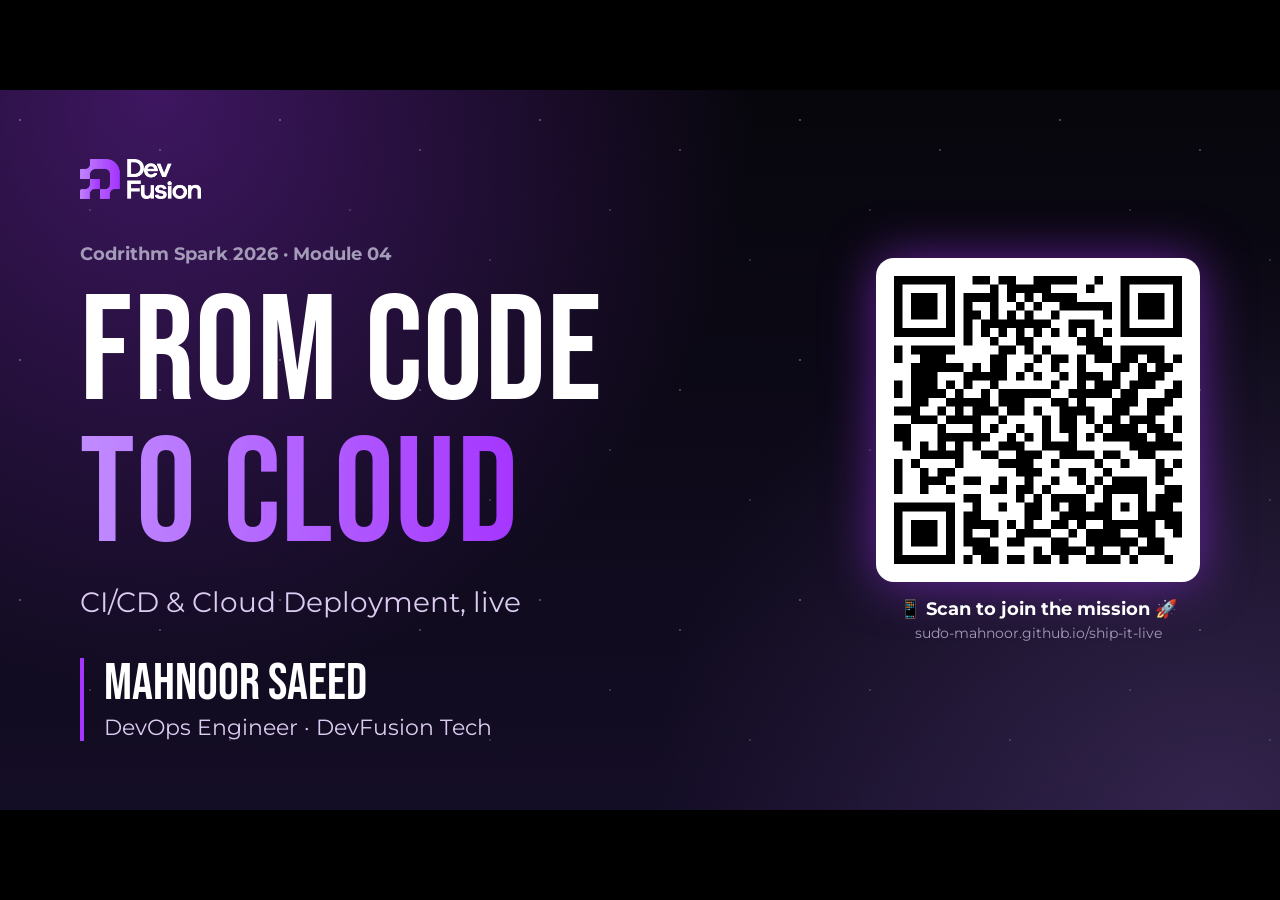
==== site/slides/index.html @ f16fb397 "Add HTML slide deck and PDF backup Seven slides in the site's brand style: title with join QR, the p" ====
<!DOCTYPE html>
<html lang="en">
<head>
  <meta charset="utf-8">
  <meta name="viewport" content="width=device-width, initial-scale=1">
  <title>From Code to Cloud · Mahnoor Saeed</title>
  <link rel="icon" href="../assets/monogram.png">
  <link rel="preconnect" href="https://fonts.googleapis.com">
  <link rel="preconnect" href="https://fonts.gstatic.com" crossorigin>
  <link rel="stylesheet" href="https://fonts.googleapis.com/css2?family=Bebas+Neue&family=Montserrat:wght@500;700&display=swap">
  <style>
    /* DevFusion brand: devfusion-branding/DESIGN.md */
    :root {
      --dark: #0c0a12;
      --violet: #a535ff;
      --lilac: #c08cff;
      --lavender: #dcccf1;
      --muted: #a49bb8;
      --red: #f87171;
      --green: #4ade80;
      --amber: #fbbf24;
    }

    * { box-sizing: border-box; margin: 0; padding: 0; }

    html, body { height: 100%; background: #000; }

    body {
      font-family: "Montserrat", system-ui, sans-serif;
      color: #fff;
      overflow: hidden;
    }

    /* Every slide is a fixed 1280x720 canvas, scaled to fit the screen */
    .deck {
      position: absolute;
      top: 50%;
      left: 50%;
      width: 1280px;
      height: 720px;
      transform-origin: center;
    }

    .slide {
      position: absolute;
      top: 0;
      left: 0;
      width: 1280px;
      height: 720px;
      padding: 64px 80px;
      overflow: hidden;
      background:
        radial-gradient(circle at 12% 0%, rgba(165, 53, 255, 0.35), transparent 45%),
        radial-gradient(circle at 95% 100%, rgba(192, 140, 255, 0.18), transparent 40%),
        linear-gradient(180deg, #07060c, #140d26);
      opacity: 0;
      visibility: hidden;
      transition: opacity 0.5s;
    }

    .slide.active { opacity: 1; visibility: visible; }

    /* Stars */
    .slide::before {
      content: "";
      position: absolute;
      top: 0;
      right: 0;
      bottom: 0;
      left: 0;
      background-image:
        radial-gradient(1.5px 1.5px at 20px 30px, #fff, transparent),
        radial-gradient(1px 1px at 90px 120px, #fff, transparent),
        radial-gradient(1.5px 1.5px at 160px 60px, #dcccf1, transparent),
        radial-gradient(1px 1px at 230px 170px, #fff, transparent);
      background-size: 260px 240px;
      opacity: 0.5;
      pointer-events: none;
    }

    .slide > * { position: relative; }

    /* Things that rise in when a slide appears */
    .rise { opacity: 0; transform: translateY(24px); transition: opacity 0.6s, transform 0.6s; }
    .active .rise { opacity: 1; transform: none; }
    .active .d1 { transition-delay: 0.15s; }
    .active .d2 { transition-delay: 0.3s; }
    .active .d3 { transition-delay: 0.45s; }
    .active .d4 { transition-delay: 0.6s; }
    .active .d5 { transition-delay: 0.75s; }

    .logo { height: 40px; }
    .corner { position: absolute; top: 40px; right: 56px; }
    .page { position: absolute; right: 56px; bottom: 32px; font-size: 14px; color: var(--muted); }

    .kicker { font-size: 18px; font-weight: 700; letter-spacing: 0.14em; text-transform: uppercase; color: var(--lilac); }
    h1, h2, .big { font-family: "Bebas Neue", Impact, sans-serif; font-weight: 400; line-height: 0.95; letter-spacing: 0.01em; }
    h1 { font-size: 150px; }
    h2 { font-size: 92px; }
    .grad { background: linear-gradient(90deg, var(--lilac), var(--violet)); -webkit-background-clip: text; background-clip: text; color: transparent; }
    .lead { font-size: 28px; line-height: 1.45; color: var(--lavender); }

    .qr {
      display: inline-block;
      padding: 12px;
      border-radius: 18px;
      background: #fff;
      box-shadow: 0 0 50px rgba(165, 53, 255, 0.55);
    }
    .qr img { display: block; }
    .qr-label { margin-top: 12px; font-size: 18px; font-weight: 700; text-align: center; }
    .qr-url { margin-top: 4px; font-size: 14px; text-align: center; color: var(--muted); }

    /* Slide 1: title */
    .s-title { display: flex; align-items: center; justify-content: space-between; }
    .s-title .speaker { margin-top: 36px; padding-left: 20px; border-left: 4px solid var(--violet); }
    .s-title .name { font-family: "Bebas Neue", Impact, sans-serif; font-size: 52px; line-height: 1; }
    .s-title .role { margin-top: 4px; font-size: 22px; color: var(--lavender); }
    .event { margin-bottom: 18px; font-size: 18px; font-weight: 700; color: var(--muted); }

    /* Slide 2: works on my laptop */
    .pain { margin-top: 44px; display: flex; }
    .pain div + div { margin-left: 22px; }
    .pain div {
      flex: 1;
      padding: 26px;
      border-radius: 20px;
      background: rgba(248, 113, 113, 0.08);
      border: 1px solid rgba(248, 113, 113, 0.35);
      font-size: 24px;
      line-height: 1.35;
    }
    .pain .emoji { display: block; margin-bottom: 12px; font-size: 44px; }
    .cue { margin-top: 40px; font-size: 26px; font-weight: 700; color: var(--lilac); }

    /* Slide 3: the pipeline */
    .flow { margin-top: 56px; display: flex; align-items: center; }
    .step {
      flex: 1;
      padding: 26px 10px;
      border-radius: 20px;
      text-align: center;
      background: rgba(255, 255, 255, 0.05);
      border: 3px solid rgba(255, 255, 255, 0.15);
    }
    .step .icon { font-size: 46px; }
    .step .label { margin-top: 8px; font-family: "Bebas Neue", Impact, sans-serif; font-size: 40px; }
    .step.cloud { border-color: var(--violet); background: rgba(165, 53, 255, 0.18); }
    .flow .arrow { margin: 0 12px; font-size: 40px; color: var(--muted); }
    .active .step { animation: light 0.5s ease-out both; }
    .active .step:nth-child(1) { animation-delay: 0.4s; }
    .active .step:nth-child(3) { animation-delay: 0.9s; }
    .active .step:nth-child(5) { animation-delay: 1.4s; }
    .active .step:nth-child(7) { animation-delay: 1.9s; }
    .active .step:nth-child(9) { animation-delay: 2.4s; }
    .defs { margin-top: 44px; display: flex; }
    .defs div + div { margin-left: 22px; }
    .defs div { flex: 1; padding: 24px 28px; border-radius: 20px; background: rgba(255, 255, 255, 0.05); font-size: 24px; line-height: 1.4; }
    .defs b { display: block; margin-bottom: 6px; font-family: "Bebas Neue", Impact, sans-serif; font-size: 40px; font-weight: 400; color: var(--lilac); }
    .rule { margin-top: 30px; font-size: 26px; font-weight: 700; text-align: center; }

    /* Slide 4: spot the secret */
    .snips { margin-top: 40px; display: flex; }
    .snip + .snip { margin-left: 22px; }
    .snip { flex: 1; border-radius: 18px; overflow: hidden; background: #110d1c; border: 3px solid rgba(255, 255, 255, 0.12); transition: all 0.4s; }
    .snip .tag { padding: 12px 20px; font-family: "Bebas Neue", Impact, sans-serif; font-size: 34px; background: rgba(255, 255, 255, 0.06); }
    .snip pre { padding: 20px; font-family: ui-monospace, Menlo, Consolas, monospace; font-size: 19px; line-height: 1.6; color: var(--lavender); white-space: pre-wrap; }
    .snip .k { color: var(--lilac); }
    .snip .s { color: #86efac; }
    .revealed .snip { opacity: 0.4; }
    .revealed .snip.leak { opacity: 1; border-color: var(--red); box-shadow: 0 0 50px rgba(248, 113, 113, 0.5); transform: scale(1.04); }
    .answer { margin-top: 34px; font-size: 26px; line-height: 1.45; text-align: center; opacity: 0; transition: opacity 0.4s; }
    .revealed .answer { opacity: 1; }
    .answer b { color: var(--green); }

    /* Slide 5: takeaways */
    .takeaways { margin-top: 40px; display: flex; flex-wrap: wrap; justify-content: space-between; }
    .takeaways div { width: calc(50% - 10px); margin-bottom: 20px; display: flex; align-items: center; padding: 24px 28px; border-radius: 20px; background: rgba(255, 255, 255, 0.05); font-size: 27px; font-weight: 700; line-height: 1.3; }
    .takeaways span { flex: none; margin-right: 22px; font-family: "Bebas Neue", Impact, sans-serif; font-size: 64px; font-weight: 400; line-height: 1; }
    .motto { margin-top: 44px; font-family: "Bebas Neue", Impact, sans-serif; font-size: 66px; line-height: 1; text-align: center; }

    /* Slide 6: thank you */
    .s-thanks { display: flex; flex-direction: column; }
    .thanks-row { margin-top: 34px; display: flex; align-items: flex-end; justify-content: space-between; }
    .thanks-person .name { font-family: "Bebas Neue", Impact, sans-serif; font-size: 72px; line-height: 1; }
    .thanks-person .role { margin-top: 6px; font-size: 24px; color: var(--lavender); }
    .thanks-person .brand { margin-top: 34px; padding-top: 24px; border-top: 1px solid rgba(255, 255, 255, 0.15); }
    .thanks-person .brand p { margin-top: 10px; font-family: "Bebas Neue", Impact, sans-serif; font-size: 36px; }
    .thanks-person .brand a { color: var(--lilac); font-weight: 700; font-size: 22px; text-decoration: none; }
    .qrs { display: flex; }
    .qrs > div + div { margin-left: 34px; }

    /* Slide 7: plan B */
    .s-backup { text-align: center; }
    .s-backup video { margin: 30px auto 0; display: block; width: 880px; height: 495px; border-radius: 18px; background: #110d1c; border: 2px solid rgba(192, 140, 255, 0.4); }

    @keyframes light {
      0% { border-color: rgba(255, 255, 255, 0.15); transform: scale(1); }
      50% { transform: scale(1.08); }
      100% { border-color: var(--green); background: rgba(74, 222, 128, 0.12); transform: scale(1); }
    }

    /* Print mode (?print): every slide on its own page, for the PDF */
    body.print { overflow: visible; background: #07060c; }
    .print .deck { position: static; transform: none !important; }
    .print .slide { position: relative; opacity: 1; visibility: visible; page-break-after: always; }
    .print .rise { opacity: 1; transform: none; }
    .print .s-backup video { display: none; }
  </style>
</head>
<body>
<div class="deck" id="deck">

  <!-- 1. Title -->
  <section class="slide s-title">
    <div>
      <img class="logo rise" src="../assets/logo.png" alt="DevFusion">
      <p class="event rise d1" style="margin-top: 40px;">Codrithm Spark 2026 · Module 04</p>
      <h1 class="rise d1">From code<br><span class="grad">to cloud</span></h1>
      <p class="lead rise d2" style="margin-top: 14px;">CI/CD &amp; Cloud Deployment, live</p>
      <div class="speaker rise d3">
        <p class="name">Mahnoor Saeed</p>
        <p class="role">DevOps Engineer · DevFusion Tech</p>
      </div>
    </div>
    <div class="rise d4">
      <div class="qr"><img src="assets/qr-site.png" width="300" height="300" alt="QR code to the live demo"></div>
      <p class="qr-label">📱 Scan to join the mission 🚀</p>
      <p class="qr-url">sudo-mahnoor.github.io/ship-it-live</p>
    </div>
  </section>

  <!-- 2. The problem -->
  <section class="slide">
    <img class="logo corner" src="../assets/logo.png" alt="DevFusion">
    <p class="kicker rise">The problem</p>
    <h2 class="rise d1" style="margin-top: 14px;">"But it works on<br><span class="grad">my laptop!"</span> 🤷</h2>
    <div class="pain">
      <div class="rise d2"><span class="emoji">📂</span>Copying files to the server by hand</div>
      <div class="rise d3"><span class="emoji">✏️</span>Editing code directly on a live server</div>
      <div class="rise d4"><span class="emoji">🙏</span>Pushing at midnight and hoping nothing breaks</div>
    </div>
    <p class="cue rise d5">Writing code is one thing. Getting it into production is another. →</p>
    <p class="page">2</p>
  </section>

  <!-- 3. What is CI/CD -->
  <section class="slide">
    <img class="logo corner" src="../assets/logo.png" alt="DevFusion">
    <p class="kicker rise">The fix</p>
    <h2 class="rise d1" style="margin-top: 14px;">What is <span class="grad">CI/CD?</span></h2>
    <div class="flow rise d2">
      <div class="step"><div class="icon">💻</div><div class="label">Code</div></div>
      <span class="arrow">›</span>
      <div class="step"><div class="icon">🧪</div><div class="label">Test</div></div>
      <span class="arrow">›</span>
      <div class="step"><div class="icon">📦</div><div class="label">Build</div></div>
      <span class="arrow">›</span>
      <div class="step"><div class="icon">🚀</div><div class="label">Deploy</div></div>
      <span class="arrow">›</span>
      <div class="step cloud"><div class="icon">☁️</div><div class="label">Cloud</div></div>
    </div>
    <div class="defs">
      <div class="rise d3"><b>CI · Continuous Integration</b>Every change you push is tested automatically.</div>
      <div class="rise d4"><b>CD · Continuous Deployment</b>If the tests pass, it ships to the cloud automatically.</div>
    </div>
    <p class="rule rise d5">If any step fails, <span class="grad">nothing ships.</span> Your users stay safe.</p>
    <p class="page">3</p>
  </section>

  <!-- 4. Spot the secret -->
  <section class="slide" id="quiz">
    <img class="logo corner" src="../assets/logo.png" alt="DevFusion">
    <p class="kicker rise">Quick quiz</p>
    <h2 class="rise d1" style="margin-top: 14px;">Spot the <span class="grad">leaked secret</span> 🔑</h2>
    <div class="snips">
      <div class="snip rise d2"><p class="tag">A</p><pre><span class="k">const</span> port = <span class="s">3000</span>;
<span class="k">const</span> appName = <span class="s">"Codrithm"</span>;
<span class="k">const</span> debug = <span class="s">false</span>;</pre></div>
      <div class="snip leak rise d3"><p class="tag">B</p><pre><span class="k">const</span> db = <span class="s">"postgres"</span>;
<span class="k">const</span> apiKey =
  <span class="s">"sk_live_51HxDEMOKEY"</span>;
<span class="k">const</span> retries = <span class="s">3</span>;</pre></div>
      <div class="snip rise d4"><p class="tag">C</p><pre><span class="k">const</span> apiKey =
  process.env.<span class="s">API_KEY</span>;
<span class="k">const</span> region = <span class="s">"ap-south-1"</span>;</pre></div>
    </div>
    <p class="answer"><b>B leaks a live key.</b> Bots scan GitHub for keys all day.<br>C is the right way: secrets live in <b>environment variables</b> and <b>GitHub Secrets</b>, never in code.</p>
    <p class="page">4</p>
  </section>

  <!-- 5. Takeaways -->
  <section class="slide">
    <img class="logo corner" src="../assets/logo.png" alt="DevFusion">
    <p class="kicker rise">Take this home</p>
    <h2 class="rise d1" style="margin-top: 14px;">4 things to <span class="grad">remember</span></h2>
    <div class="takeaways">
      <div class="rise d2"><span class="grad">1</span>Manual deploys break things.</div>
      <div class="rise d3"><span class="grad">2</span>A pipeline tests, builds and deploys for you.</div>
      <div class="rise d4"><span class="grad">3</span>Bad code gets stopped before users see it.</div>
      <div class="rise d5"><span class="grad">4</span>Secrets never go in code.</div>
    </div>
    <p class="motto rise d5">Deploying is easy. <span class="grad">Shipping safely is the skill.</span></p>
    <p class="page">5</p>
  </section>

  <!-- 6. Thank you -->
  <section class="slide s-thanks">
    <p class="kicker rise">Thank you · Questions?</p>
    <h2 class="rise d1" style="margin-top: 14px;">Mission <span class="grad">complete</span> 🚀</h2>
    <div class="thanks-row">
      <div class="thanks-person rise d2">
        <p class="name">Mahnoor Saeed</p>
        <p class="role">DevOps Engineer · DevFusion Tech</p>
        <div class="brand">
          <img class="logo" src="../assets/logo.png" alt="DevFusion">
          <p>Built by engineers. Run by engineers.</p>
          <a href="https://devfusion.tech">devfusion.tech</a>
        </div>
      </div>
      <div class="qrs rise d3">
        <div>
          <div class="qr"><img src="assets/qr-linkedin.png" width="210" height="210" alt="QR code to Mahnoor's LinkedIn"></div>
          <p class="qr-label">Connect on LinkedIn</p>
        </div>
        <div>
          <div class="qr"><img src="assets/qr-repo.png" width="210" height="210" alt="QR code to the demo repo"></div>
          <p class="qr-label">Fork the demo repo</p>
        </div>
      </div>
    </div>
    <p class="page">6</p>
  </section>

  <!-- 7. Plan B -->
  <section class="slide s-backup">
    <p class="kicker rise">Plan B</p>
    <h2 class="rise d1" style="margin-top: 14px; font-size: 72px;">The Wi-Fi didn't pass its tests 😅</h2>
    <video src="backup.mp4" controls preload="none"></video>
    <p class="page">7</p>
  </section>

</div>

<script>
// Arrow keys, space or a clicker move between slides. ?print shows all slides for the PDF.
(function () {
  var slides = document.querySelectorAll(".slide");
  var deck = document.getElementById("deck");
  var quiz = document.getElementById("quiz");
  var current = 0;

  if (location.search.indexOf("print") !== -1) {
    document.body.className = "print";
    return;
  }

  function fit() {
    var scale = Math.min(window.innerWidth / 1280, window.innerHeight / 720);
    deck.style.transform = "translate(-50%, -50%) scale(" + scale + ")";
  }

  function go(n) {
    if (n < 0 || n >= slides.length) return;
    slides[current].classList.remove("active");
    current = n;
    slides[current].classList.add("active");
    quiz.classList.remove("revealed");
    location.hash = String(n + 1);
  }

  function next() {
    // On the quiz, the first press reveals the answer
    if (slides[current] === quiz && !quiz.classList.contains("revealed")) {
      quiz.classList.add("revealed");
      return;
    }
    go(current + 1);
  }

  document.addEventListener("keydown", function (e) {
    var k = e.key;
    if (k === "ArrowRight" || k === "PageDown" || k === " " || k === "Enter") { e.preventDefault(); next(); }
    if (k === "ArrowLeft" || k === "PageUp" || k === "Backspace") { e.preventDefault(); go(current - 1); }
    if (k === "Home") go(0);
    if (k === "End") go(slides.length - 1);
  });
  document.addEventListener("click", function (e) { if (e.target.tagName !== "VIDEO" && e.target.tagName !== "A") next(); });

  window.addEventListener("resize", fit);
  fit();
  var start = parseInt(location.hash.slice(1), 10) - 1;
  slides[0].classList.add("active");
  if (start > 0) go(start);
})();
</script>
</body>
</html>
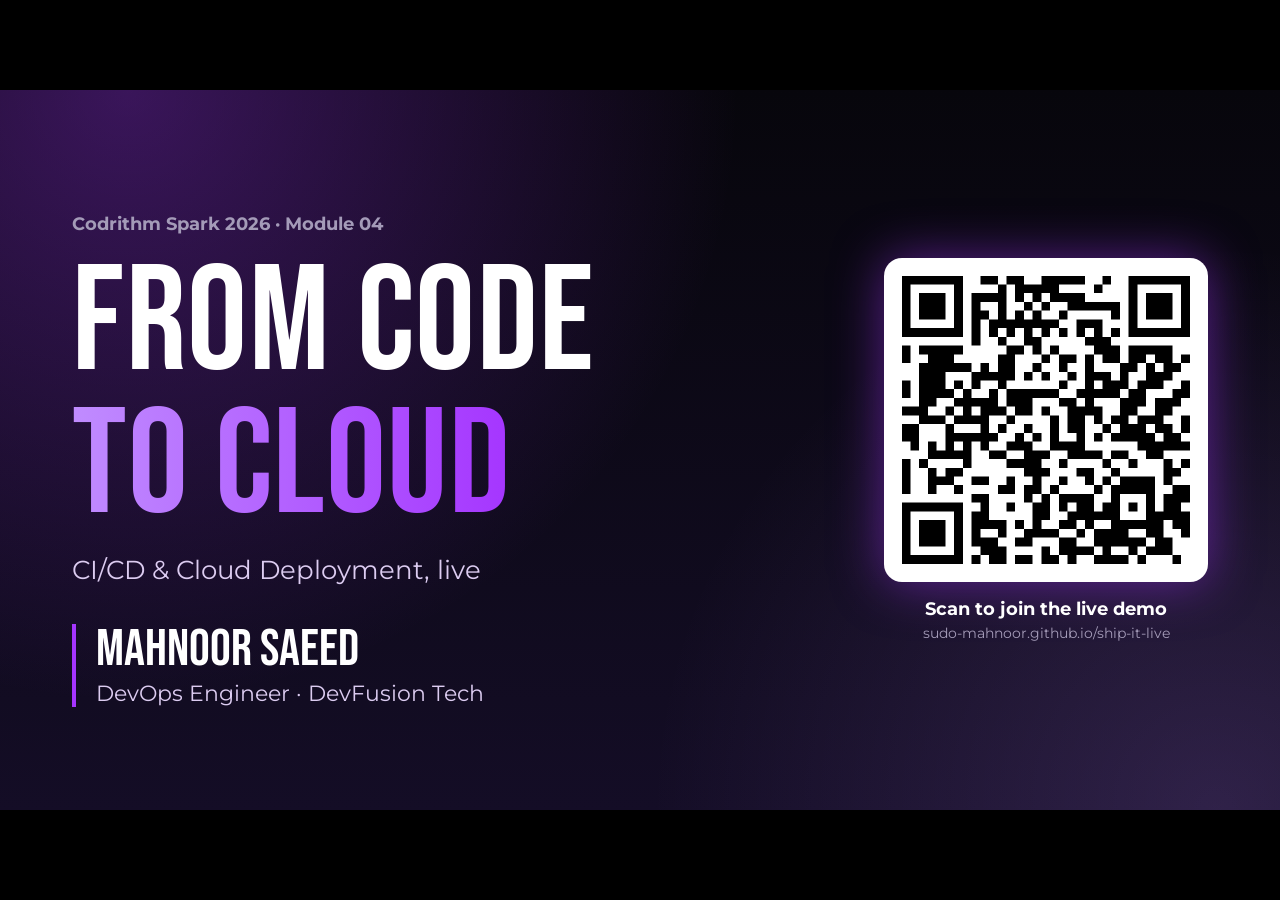
==== commit 94530543: "Rework slides: no logos, more content, no quiz Twelve slides covering the code lifecycle, manual vs " ====
--- a/site/slides/index.html
+++ b/site/slides/index.html
@@ -4,14 +4,12 @@
   <meta charset="utf-8">
   <meta name="viewport" content="width=device-width, initial-scale=1">
   <title>From Code to Cloud · Mahnoor Saeed</title>
-  <link rel="icon" href="../assets/monogram.png">
   <link rel="preconnect" href="https://fonts.googleapis.com">
   <link rel="preconnect" href="https://fonts.gstatic.com" crossorigin>
   <link rel="stylesheet" href="https://fonts.googleapis.com/css2?family=Bebas+Neue&family=Montserrat:wght@500;700&display=swap">
   <style>
-    /* DevFusion brand: devfusion-branding/DESIGN.md */
+    /* Colour palette from devfusion-branding/DESIGN.md */
     :root {
-      --dark: #0c0a12;
       --violet: #a535ff;
       --lilac: #c08cff;
       --lavender: #dcccf1;
@@ -19,27 +17,18 @@
       --red: #f87171;
       --green: #4ade80;
       --amber: #fbbf24;
+      --panel: rgba(255, 255, 255, 0.05);
+      --line: rgba(255, 255, 255, 0.12);
     }
 
     * { box-sizing: border-box; margin: 0; padding: 0; }
 
     html, body { height: 100%; background: #000; }
 
-    body {
-      font-family: "Montserrat", system-ui, sans-serif;
-      color: #fff;
-      overflow: hidden;
-    }
+    body { font-family: "Montserrat", system-ui, sans-serif; color: #fff; overflow: hidden; }
 
     /* Every slide is a fixed 1280x720 canvas, scaled to fit the screen */
-    .deck {
-      position: absolute;
-      top: 50%;
-      left: 50%;
-      width: 1280px;
-      height: 720px;
-      transform-origin: center;
-    }
+    .deck { position: absolute; top: 50%; left: 50%; width: 1280px; height: 720px; }
 
     .slide {
       position: absolute;
@@ -47,157 +36,149 @@
       left: 0;
       width: 1280px;
       height: 720px;
-      padding: 64px 80px;
+      padding: 56px 72px;
       overflow: hidden;
       background:
-        radial-gradient(circle at 12% 0%, rgba(165, 53, 255, 0.35), transparent 45%),
-        radial-gradient(circle at 95% 100%, rgba(192, 140, 255, 0.18), transparent 40%),
+        radial-gradient(circle at 10% 0%, rgba(165, 53, 255, 0.32), transparent 45%),
+        radial-gradient(circle at 95% 100%, rgba(192, 140, 255, 0.16), transparent 40%),
         linear-gradient(180deg, #07060c, #140d26);
       opacity: 0;
       visibility: hidden;
       transition: opacity 0.5s;
     }
-
     .slide.active { opacity: 1; visibility: visible; }
-
-    /* Stars */
-    .slide::before {
-      content: "";
-      position: absolute;
-      top: 0;
-      right: 0;
-      bottom: 0;
-      left: 0;
-      background-image:
-        radial-gradient(1.5px 1.5px at 20px 30px, #fff, transparent),
-        radial-gradient(1px 1px at 90px 120px, #fff, transparent),
-        radial-gradient(1.5px 1.5px at 160px 60px, #dcccf1, transparent),
-        radial-gradient(1px 1px at 230px 170px, #fff, transparent);
-      background-size: 260px 240px;
-      opacity: 0.5;
-      pointer-events: none;
+    .slide > * { position: relative; }
+
+    .rise { opacity: 0; transform: translateY(20px); transition: opacity 0.6s, transform 0.6s; }
+    .active .rise { opacity: 1; transform: none; }
+    .active .d1 { transition-delay: 0.12s; }
+    .active .d2 { transition-delay: 0.24s; }
+    .active .d3 { transition-delay: 0.36s; }
+    .active .d4 { transition-delay: 0.48s; }
+    .active .d5 { transition-delay: 0.6s; }
+    .active .d6 { transition-delay: 0.72s; }
+    .active .d7 { transition-delay: 0.84s; }
+
+    .page { position: absolute; right: 48px; bottom: 26px; font-size: 14px; color: var(--muted); }
+    .footer-name { position: absolute; left: 72px; bottom: 26px; font-size: 14px; color: var(--muted); }
+
+    .kicker { font-size: 17px; font-weight: 700; letter-spacing: 0.14em; text-transform: uppercase; color: var(--lilac); }
+    h1, h2 { font-family: "Bebas Neue", Impact, sans-serif; font-weight: 400; line-height: 0.95; letter-spacing: 0.01em; }
+    h1 { font-size: 150px; }
+    h2 { margin-top: 10px; font-size: 76px; }
+    .grad { background: linear-gradient(90deg, var(--lilac), var(--violet)); -webkit-background-clip: text; background-clip: text; color: transparent; }
+    .lead { font-size: 26px; line-height: 1.45; color: var(--lavender); }
+    .note { margin-top: 26px; font-size: 23px; font-weight: 700; }
+    .note .grad { font-weight: 700; }
+
+    /* Reusable blocks */
+    .row { display: flex; }
+    .row > * + * { margin-left: 20px; }
+    .card { flex: 1; padding: 24px 26px; border-radius: 18px; background: var(--panel); border: 1px solid var(--line); }
+    .card h3 { font-family: "Bebas Neue", Impact, sans-serif; font-weight: 400; font-size: 36px; line-height: 1; color: var(--lilac); }
+    .card p, .card li { font-size: 20px; line-height: 1.45; color: var(--lavender); }
+    .card p { margin-top: 10px; }
+    .card ul { margin-top: 12px; list-style: none; }
+    .card li { padding-left: 22px; margin-top: 8px; position: relative; }
+    .card li::before { content: ""; position: absolute; left: 2px; top: 11px; width: 8px; height: 8px; border-radius: 50%; background: var(--violet); }
+    .card.bad { border-color: rgba(248, 113, 113, 0.4); background: rgba(248, 113, 113, 0.06); }
+    .card.bad h3 { color: var(--red); }
+    .card.bad li::before { background: var(--red); }
+    .card.good { border-color: rgba(74, 222, 128, 0.4); background: rgba(74, 222, 128, 0.06); }
+    .card.good h3 { color: var(--green); }
+    .card.good li::before { background: var(--green); }
+    .card.hot { border-color: var(--violet); background: rgba(165, 53, 255, 0.14); }
+
+    .code {
+      padding: 22px 26px;
+      border-radius: 18px;
+      background: #0f0b1a;
+      border: 1px solid rgba(192, 140, 255, 0.3);
+      font-family: ui-monospace, Menlo, Consolas, monospace;
+      font-size: 18px;
+      line-height: 1.55;
+      color: var(--lavender);
+      white-space: pre;
     }
-
-    .slide > * { position: relative; }
-
-    /* Things that rise in when a slide appears */
-    .rise { opacity: 0; transform: translateY(24px); transition: opacity 0.6s, transform 0.6s; }
-    .active .rise { opacity: 1; transform: none; }
-    .active .d1 { transition-delay: 0.15s; }
-    .active .d2 { transition-delay: 0.3s; }
-    .active .d3 { transition-delay: 0.45s; }
-    .active .d4 { transition-delay: 0.6s; }
-    .active .d5 { transition-delay: 0.75s; }
-
-    .logo { height: 40px; }
-    .corner { position: absolute; top: 40px; right: 56px; }
-    .page { position: absolute; right: 56px; bottom: 32px; font-size: 14px; color: var(--muted); }
-
-    .kicker { font-size: 18px; font-weight: 700; letter-spacing: 0.14em; text-transform: uppercase; color: var(--lilac); }
-    h1, h2, .big { font-family: "Bebas Neue", Impact, sans-serif; font-weight: 400; line-height: 0.95; letter-spacing: 0.01em; }
-    h1 { font-size: 150px; }
-    h2 { font-size: 92px; }
-    .grad { background: linear-gradient(90deg, var(--lilac), var(--violet)); -webkit-background-clip: text; background-clip: text; color: transparent; }
-    .lead { font-size: 28px; line-height: 1.45; color: var(--lavender); }
-
-    .qr {
-      display: inline-block;
-      padding: 12px;
-      border-radius: 18px;
-      background: #fff;
-      box-shadow: 0 0 50px rgba(165, 53, 255, 0.55);
-    }
+    .code .k { color: var(--lilac); }
+    .code .s { color: #86efac; }
+    .code .c { color: var(--muted); }
+    .code .hl { color: var(--amber); font-weight: 700; }
+
+    /* Numbered flow of steps */
+    .flow { display: flex; align-items: stretch; }
+    .flow .arrow { display: flex; align-items: center; margin: 0 8px; font-size: 30px; color: var(--muted); }
+    .flow .step { flex: 1; padding: 20px 14px; border-radius: 18px; text-align: center; background: var(--panel); border: 2px solid var(--line); }
+    .flow .num { font-family: "Bebas Neue", Impact, sans-serif; font-size: 44px; line-height: 1; }
+    .flow .name { margin-top: 6px; font-family: "Bebas Neue", Impact, sans-serif; font-size: 30px; line-height: 1; }
+    .flow .desc { margin-top: 8px; font-size: 16px; line-height: 1.35; color: var(--lavender); }
+    .flow .step.lit { border-color: var(--violet); background: rgba(165, 53, 255, 0.14); }
+    .active .flow .step { animation: glow 0.5s ease-out both; }
+    .active .flow .step:nth-child(1) { animation-delay: 0.5s; }
+    .active .flow .step:nth-child(3) { animation-delay: 0.8s; }
+    .active .flow .step:nth-child(5) { animation-delay: 1.1s; }
+    .active .flow .step:nth-child(7) { animation-delay: 1.4s; }
+    .active .flow .step:nth-child(9) { animation-delay: 1.7s; }
+    .active .flow .step:nth-child(11) { animation-delay: 2s; }
+    .active .flow .step:nth-child(13) { animation-delay: 2.3s; }
+
+    /* Comparison table */
+    table { width: 100%; border-collapse: separate; border-spacing: 0 10px; }
+    th { padding: 0 22px 4px; font-family: "Bebas Neue", Impact, sans-serif; font-weight: 400; font-size: 34px; text-align: left; }
+    td { padding: 15px 22px; font-size: 21px; line-height: 1.35; background: var(--panel); }
+    td:first-child { width: 190px; border-radius: 14px 0 0 14px; font-weight: 700; color: var(--lilac); }
+    td:last-child { border-radius: 0 14px 14px 0; }
+    td.bad { color: #fca5a5; }
+    td.good { color: #86efac; }
+    th.bad { color: var(--red); }
+    th.good { color: var(--green); }
+
+    .qr { display: inline-block; padding: 12px; border-radius: 18px; background: #fff; box-shadow: 0 0 50px rgba(165, 53, 255, 0.5); }
     .qr img { display: block; }
     .qr-label { margin-top: 12px; font-size: 18px; font-weight: 700; text-align: center; }
     .qr-url { margin-top: 4px; font-size: 14px; text-align: center; color: var(--muted); }
 
-    /* Slide 1: title */
+    /* Slide 5 is dense: tighter cards and code */
+    .s-pipe .card { padding: 16px 22px; }
+    .s-pipe .card h3 { font-size: 32px; }
+    .s-pipe .card p { margin-top: 6px; font-size: 19px; }
+    .s-pipe .code { padding: 16px 24px; font-size: 16px; line-height: 1.5; }
+
+    /* Slide 1 */
     .s-title { display: flex; align-items: center; justify-content: space-between; }
-    .s-title .speaker { margin-top: 36px; padding-left: 20px; border-left: 4px solid var(--violet); }
-    .s-title .name { font-family: "Bebas Neue", Impact, sans-serif; font-size: 52px; line-height: 1; }
-    .s-title .role { margin-top: 4px; font-size: 22px; color: var(--lavender); }
-    .event { margin-bottom: 18px; font-size: 18px; font-weight: 700; color: var(--muted); }
-
-    /* Slide 2: works on my laptop */
-    .pain { margin-top: 44px; display: flex; }
-    .pain div + div { margin-left: 22px; }
-    .pain div {
-      flex: 1;
-      padding: 26px;
-      border-radius: 20px;
-      background: rgba(248, 113, 113, 0.08);
-      border: 1px solid rgba(248, 113, 113, 0.35);
-      font-size: 24px;
-      line-height: 1.35;
-    }
-    .pain .emoji { display: block; margin-bottom: 12px; font-size: 44px; }
-    .cue { margin-top: 40px; font-size: 26px; font-weight: 700; color: var(--lilac); }
-
-    /* Slide 3: the pipeline */
-    .flow { margin-top: 56px; display: flex; align-items: center; }
-    .step {
-      flex: 1;
-      padding: 26px 10px;
-      border-radius: 20px;
-      text-align: center;
-      background: rgba(255, 255, 255, 0.05);
-      border: 3px solid rgba(255, 255, 255, 0.15);
-    }
-    .step .icon { font-size: 46px; }
-    .step .label { margin-top: 8px; font-family: "Bebas Neue", Impact, sans-serif; font-size: 40px; }
-    .step.cloud { border-color: var(--violet); background: rgba(165, 53, 255, 0.18); }
-    .flow .arrow { margin: 0 12px; font-size: 40px; color: var(--muted); }
-    .active .step { animation: light 0.5s ease-out both; }
-    .active .step:nth-child(1) { animation-delay: 0.4s; }
-    .active .step:nth-child(3) { animation-delay: 0.9s; }
-    .active .step:nth-child(5) { animation-delay: 1.4s; }
-    .active .step:nth-child(7) { animation-delay: 1.9s; }
-    .active .step:nth-child(9) { animation-delay: 2.4s; }
-    .defs { margin-top: 44px; display: flex; }
-    .defs div + div { margin-left: 22px; }
-    .defs div { flex: 1; padding: 24px 28px; border-radius: 20px; background: rgba(255, 255, 255, 0.05); font-size: 24px; line-height: 1.4; }
-    .defs b { display: block; margin-bottom: 6px; font-family: "Bebas Neue", Impact, sans-serif; font-size: 40px; font-weight: 400; color: var(--lilac); }
-    .rule { margin-top: 30px; font-size: 26px; font-weight: 700; text-align: center; }
-
-    /* Slide 4: spot the secret */
-    .snips { margin-top: 40px; display: flex; }
-    .snip + .snip { margin-left: 22px; }
-    .snip { flex: 1; border-radius: 18px; overflow: hidden; background: #110d1c; border: 3px solid rgba(255, 255, 255, 0.12); transition: all 0.4s; }
-    .snip .tag { padding: 12px 20px; font-family: "Bebas Neue", Impact, sans-serif; font-size: 34px; background: rgba(255, 255, 255, 0.06); }
-    .snip pre { padding: 20px; font-family: ui-monospace, Menlo, Consolas, monospace; font-size: 19px; line-height: 1.6; color: var(--lavender); white-space: pre-wrap; }
-    .snip .k { color: var(--lilac); }
-    .snip .s { color: #86efac; }
-    .revealed .snip { opacity: 0.4; }
-    .revealed .snip.leak { opacity: 1; border-color: var(--red); box-shadow: 0 0 50px rgba(248, 113, 113, 0.5); transform: scale(1.04); }
-    .answer { margin-top: 34px; font-size: 26px; line-height: 1.45; text-align: center; opacity: 0; transition: opacity 0.4s; }
-    .revealed .answer { opacity: 1; }
-    .answer b { color: var(--green); }
-
-    /* Slide 5: takeaways */
-    .takeaways { margin-top: 40px; display: flex; flex-wrap: wrap; justify-content: space-between; }
-    .takeaways div { width: calc(50% - 10px); margin-bottom: 20px; display: flex; align-items: center; padding: 24px 28px; border-radius: 20px; background: rgba(255, 255, 255, 0.05); font-size: 27px; font-weight: 700; line-height: 1.3; }
-    .takeaways span { flex: none; margin-right: 22px; font-family: "Bebas Neue", Impact, sans-serif; font-size: 64px; font-weight: 400; line-height: 1; }
-    .motto { margin-top: 44px; font-family: "Bebas Neue", Impact, sans-serif; font-size: 66px; line-height: 1; text-align: center; }
-
-    /* Slide 6: thank you */
-    .s-thanks { display: flex; flex-direction: column; }
-    .thanks-row { margin-top: 34px; display: flex; align-items: flex-end; justify-content: space-between; }
-    .thanks-person .name { font-family: "Bebas Neue", Impact, sans-serif; font-size: 72px; line-height: 1; }
-    .thanks-person .role { margin-top: 6px; font-size: 24px; color: var(--lavender); }
-    .thanks-person .brand { margin-top: 34px; padding-top: 24px; border-top: 1px solid rgba(255, 255, 255, 0.15); }
-    .thanks-person .brand p { margin-top: 10px; font-family: "Bebas Neue", Impact, sans-serif; font-size: 36px; }
-    .thanks-person .brand a { color: var(--lilac); font-weight: 700; font-size: 22px; text-decoration: none; }
+    .event { margin-top: 20px; font-size: 18px; font-weight: 700; color: var(--muted); }
+    .speaker { margin-top: 34px; padding-left: 20px; border-left: 4px solid var(--violet); }
+    .speaker .name { font-family: "Bebas Neue", Impact, sans-serif; font-size: 52px; line-height: 1; }
+    .speaker .role { margin-top: 4px; font-size: 22px; color: var(--lavender); }
+
+    /* Roadmap */
+    .roadmap { margin-top: 30px; display: flex; flex-wrap: wrap; justify-content: space-between; }
+    .roadmap .card { flex: none; width: calc(25% - 15px); margin: 0 0 20px; padding: 20px 22px; }
+    .roadmap .card.tip { width: calc(25% - 15px); }
+    .roadmap .lvl { font-family: "Bebas Neue", Impact, sans-serif; font-size: 22px; color: var(--muted); }
+
+    /* Takeaways */
+    .takeaways { margin-top: 34px; display: flex; flex-wrap: wrap; justify-content: space-between; }
+    .takeaways div { width: calc(50% - 10px); margin-bottom: 20px; display: flex; align-items: center; padding: 22px 26px; border-radius: 18px; background: var(--panel); font-size: 25px; font-weight: 700; line-height: 1.3; }
+    .takeaways span { flex: none; margin-right: 22px; font-family: "Bebas Neue", Impact, sans-serif; font-size: 60px; font-weight: 400; line-height: 1; }
+    .motto { margin-top: 26px; font-family: "Bebas Neue", Impact, sans-serif; font-size: 62px; line-height: 1; text-align: center; }
+
+    /* Thank you */
+    .thanks-row { margin-top: 40px; display: flex; align-items: flex-end; justify-content: space-between; }
+    .thanks-person .name { font-family: "Bebas Neue", Impact, sans-serif; font-size: 80px; line-height: 1; }
+    .thanks-person .role { margin-top: 8px; font-size: 26px; color: var(--lavender); }
+    .thanks-person .ask { margin-top: 40px; font-size: 24px; line-height: 1.5; color: var(--lavender); }
     .qrs { display: flex; }
     .qrs > div + div { margin-left: 34px; }
 
-    /* Slide 7: plan B */
+    /* Plan B */
     .s-backup { text-align: center; }
-    .s-backup video { margin: 30px auto 0; display: block; width: 880px; height: 495px; border-radius: 18px; background: #110d1c; border: 2px solid rgba(192, 140, 255, 0.4); }
-
-    @keyframes light {
-      0% { border-color: rgba(255, 255, 255, 0.15); transform: scale(1); }
-      50% { transform: scale(1.08); }
-      100% { border-color: var(--green); background: rgba(74, 222, 128, 0.12); transform: scale(1); }
+    .s-backup video { margin: 30px auto 0; display: block; width: 880px; height: 495px; border-radius: 18px; background: #0f0b1a; border: 2px solid rgba(192, 140, 255, 0.4); }
+
+    @keyframes glow {
+      0% { transform: scale(1); }
+      50% { transform: scale(1.06); border-color: var(--lilac); }
+      100% { transform: scale(1); border-color: var(--violet); background: rgba(165, 53, 255, 0.14); }
     }
 
     /* Print mode (?print): every slide on its own page, for the PDF */
@@ -205,6 +186,7 @@
     .print .deck { position: static; transform: none !important; }
     .print .slide { position: relative; opacity: 1; visibility: visible; page-break-after: always; }
     .print .rise { opacity: 1; transform: none; }
+    .print .flow .step { border-color: var(--violet); background: rgba(165, 53, 255, 0.14); }
     .print .s-backup video { display: none; }
   </style>
 </head>
@@ -214,9 +196,8 @@
   <!-- 1. Title -->
   <section class="slide s-title">
     <div>
-      <img class="logo rise" src="../assets/logo.png" alt="DevFusion">
-      <p class="event rise d1" style="margin-top: 40px;">Codrithm Spark 2026 · Module 04</p>
-      <h1 class="rise d1">From code<br><span class="grad">to cloud</span></h1>
+      <p class="event rise">Codrithm Spark 2026 · Module 04</p>
+      <h1 class="rise d1" style="margin-top: 18px;">From code<br><span class="grad">to cloud</span></h1>
       <p class="lead rise d2" style="margin-top: 14px;">CI/CD &amp; Cloud Deployment, live</p>
       <div class="speaker rise d3">
         <p class="name">Mahnoor Saeed</p>
@@ -225,119 +206,231 @@
     </div>
     <div class="rise d4">
       <div class="qr"><img src="assets/qr-site.png" width="300" height="300" alt="QR code to the live demo"></div>
-      <p class="qr-label">📱 Scan to join the mission 🚀</p>
+      <p class="qr-label">Scan to join the live demo</p>
       <p class="qr-url">sudo-mahnoor.github.io/ship-it-live</p>
     </div>
   </section>
 
-  <!-- 2. The problem -->
-  <section class="slide">
-    <img class="logo corner" src="../assets/logo.png" alt="DevFusion">
-    <p class="kicker rise">The problem</p>
-    <h2 class="rise d1" style="margin-top: 14px;">"But it works on<br><span class="grad">my laptop!"</span> 🤷</h2>
-    <div class="pain">
-      <div class="rise d2"><span class="emoji">📂</span>Copying files to the server by hand</div>
-      <div class="rise d3"><span class="emoji">✏️</span>Editing code directly on a live server</div>
-      <div class="rise d4"><span class="emoji">🙏</span>Pushing at midnight and hoping nothing breaks</div>
-    </div>
-    <p class="cue rise d5">Writing code is one thing. Getting it into production is another. →</p>
+  <!-- 2. The code lifecycle -->
+  <section class="slide">
+    <p class="kicker rise">The journey</p>
+    <h2 class="rise d1">The life of your <span class="grad">code</span></h2>
+    <div class="flow rise d2" style="margin-top: 40px;">
+      <div class="step"><div class="num grad">1</div><div class="name">Write</div><div class="desc">Code on your laptop</div></div>
+      <span class="arrow">›</span>
+      <div class="step"><div class="num grad">2</div><div class="name">Push</div><div class="desc">Commit to Git, push to GitHub</div></div>
+      <span class="arrow">›</span>
+      <div class="step"><div class="num grad">3</div><div class="name">Test</div><div class="desc">Automated checks run</div></div>
+      <span class="arrow">›</span>
+      <div class="step"><div class="num grad">4</div><div class="name">Build</div><div class="desc">Package the app</div></div>
+      <span class="arrow">›</span>
+      <div class="step"><div class="num grad">5</div><div class="name">Deploy</div><div class="desc">Ship it to the cloud</div></div>
+      <span class="arrow">›</span>
+      <div class="step"><div class="num grad">6</div><div class="name">Monitor</div><div class="desc">Logs, uptime, errors</div></div>
+    </div>
+    <div class="row rise d3" style="margin-top: 34px;">
+      <div class="card"><h3>Where students stop</h3><p>Step 1. The project runs on localhost, and the demo works on one laptop.</p></div>
+      <div class="card hot"><h3>Where real products live</h3><p>Steps 2 to 6. Every change is checked, shipped and watched without anyone doing it by hand.</p></div>
+    </div>
+    <p class="note rise d4">Writing code is one thing. <span class="grad">Getting it into production is another.</span></p>
+    <p class="footer-name">Mahnoor Saeed · From Code to Cloud</p>
     <p class="page">2</p>
   </section>
 
-  <!-- 3. What is CI/CD -->
-  <section class="slide">
-    <img class="logo corner" src="../assets/logo.png" alt="DevFusion">
-    <p class="kicker rise">The fix</p>
-    <h2 class="rise d1" style="margin-top: 14px;">What is <span class="grad">CI/CD?</span></h2>
-    <div class="flow rise d2">
-      <div class="step"><div class="icon">💻</div><div class="label">Code</div></div>
-      <span class="arrow">›</span>
-      <div class="step"><div class="icon">🧪</div><div class="label">Test</div></div>
-      <span class="arrow">›</span>
-      <div class="step"><div class="icon">📦</div><div class="label">Build</div></div>
-      <span class="arrow">›</span>
-      <div class="step"><div class="icon">🚀</div><div class="label">Deploy</div></div>
-      <span class="arrow">›</span>
-      <div class="step cloud"><div class="icon">☁️</div><div class="label">Cloud</div></div>
-    </div>
-    <div class="defs">
-      <div class="rise d3"><b>CI · Continuous Integration</b>Every change you push is tested automatically.</div>
-      <div class="rise d4"><b>CD · Continuous Deployment</b>If the tests pass, it ships to the cloud automatically.</div>
-    </div>
-    <p class="rule rise d5">If any step fails, <span class="grad">nothing ships.</span> Your users stay safe.</p>
+  <!-- 3. Manual vs automated -->
+  <section class="slide">
+    <p class="kicker rise">Why it matters</p>
+    <h2 class="rise d1">Manual deploy vs <span class="grad">pipeline</span></h2>
+    <table class="rise d2" style="margin-top: 26px;">
+      <tr><th></th><th class="bad">By hand</th><th class="good">With a pipeline</th></tr>
+      <tr><td>Steps</td><td class="bad">Copy files, restart, hope. Steps get forgotten</td><td class="good">The same steps, in the same order, every time</td></tr>
+      <tr><td>Testing</td><td class="bad">Often skipped when there is a deadline</td><td class="good">Runs on every single change</td></tr>
+      <tr><td>Bad code</td><td class="bad">Users find the bug first</td><td class="good">Blocked before it reaches users</td></tr>
+      <tr><td>Rollback</td><td class="bad">Panic and fix it live on the server</td><td class="good">Redeploy the last good version</td></tr>
+      <tr><td>History</td><td class="bad">"Who changed this?" Nobody knows</td><td class="good">Every deploy is linked to a commit</td></tr>
+    </table>
+    <p class="footer-name">Mahnoor Saeed · From Code to Cloud</p>
     <p class="page">3</p>
   </section>
 
-  <!-- 4. Spot the secret -->
-  <section class="slide" id="quiz">
-    <img class="logo corner" src="../assets/logo.png" alt="DevFusion">
-    <p class="kicker rise">Quick quiz</p>
-    <h2 class="rise d1" style="margin-top: 14px;">Spot the <span class="grad">leaked secret</span> 🔑</h2>
-    <div class="snips">
-      <div class="snip rise d2"><p class="tag">A</p><pre><span class="k">const</span> port = <span class="s">3000</span>;
-<span class="k">const</span> appName = <span class="s">"Codrithm"</span>;
-<span class="k">const</span> debug = <span class="s">false</span>;</pre></div>
-      <div class="snip leak rise d3"><p class="tag">B</p><pre><span class="k">const</span> db = <span class="s">"postgres"</span>;
-<span class="k">const</span> apiKey =
-  <span class="s">"sk_live_51HxDEMOKEY"</span>;
-<span class="k">const</span> retries = <span class="s">3</span>;</pre></div>
-      <div class="snip rise d4"><p class="tag">C</p><pre><span class="k">const</span> apiKey =
-  process.env.<span class="s">API_KEY</span>;
-<span class="k">const</span> region = <span class="s">"ap-south-1"</span>;</pre></div>
-    </div>
-    <p class="answer"><b>B leaks a live key.</b> Bots scan GitHub for keys all day.<br>C is the right way: secrets live in <b>environment variables</b> and <b>GitHub Secrets</b>, never in code.</p>
+  <!-- 4. CI vs CD vs CD -->
+  <section class="slide">
+    <p class="kicker rise">The words</p>
+    <h2 class="rise d1">CI, CD and <span class="grad">CD</span></h2>
+    <div class="row" style="margin-top: 34px;">
+      <div class="card rise d2"><h3>Continuous Integration</h3><p>Push small changes often. Every push is <b>built and tested automatically</b>, so problems show up in minutes, not weeks.</p></div>
+      <div class="card rise d3"><h3>Continuous Delivery</h3><p>Every change that passes is <b>ready to release</b>. A person still presses the final "deploy" button.</p></div>
+      <div class="card hot rise d4"><h3>Continuous Deployment</h3><p>Every change that passes <b>goes live automatically</b>. No button, no waiting.</p></div>
+    </div>
+    <div class="row rise d5" style="margin-top: 26px;">
+      <div class="card"><h3>The golden rule</h3><p>If any step fails, nothing ships. The last good version stays live.</p></div>
+      <div class="card"><h3>In today's demo</h3><p>We use Continuous Deployment: one git push, and your phones update.</p></div>
+    </div>
+    <p class="footer-name">Mahnoor Saeed · From Code to Cloud</p>
     <p class="page">4</p>
   </section>
 
-  <!-- 5. Takeaways -->
-  <section class="slide">
-    <img class="logo corner" src="../assets/logo.png" alt="DevFusion">
+  <!-- 5. Anatomy of a pipeline -->
+  <section class="slide">
+    <p class="kicker rise">Under the hood</p>
+    <h2 class="rise d1">Inside a <span class="grad">pipeline</span></h2>
+    <div class="row s-pipe" style="margin-top: 24px;">
+      <div class="rise d2" style="flex: 0 0 470px;">
+        <div class="card" style="margin-bottom: 12px;"><h3>Trigger</h3><p>What starts it: a push, a pull request or a schedule.</p></div>
+        <div class="card" style="margin-bottom: 12px;"><h3>Job and steps</h3><p>A job is a list of steps. Each step is one command, like "run the tests".</p></div>
+        <div class="card"><h3>Runner</h3><p>A fresh cloud machine that runs the job, then disappears.</p></div>
+      </div>
+      <div class="code rise d3" style="flex: 1;"><span class="c"># .github/workflows/pipeline.yml</span>
+<span class="k">on</span>:
+  <span class="k">push</span>:
+    <span class="k">branches</span>: [<span class="s">main</span>]   <span class="c"># trigger</span>
+
+<span class="k">jobs</span>:
+  <span class="k">test</span>:
+    <span class="k">runs-on</span>: <span class="s">ubuntu-latest</span>   <span class="c"># runner</span>
+    <span class="k">steps</span>:
+      - <span class="k">uses</span>: <span class="s">actions/checkout@v4</span>
+      - <span class="k">run</span>: <span class="s">python tests/check_site.py</span>
+
+  <span class="k">deploy</span>:
+    <span class="hl">needs: test</span>   <span class="c"># only if tests pass</span>
+    <span class="k">runs-on</span>: <span class="s">ubuntu-latest</span>
+    <span class="k">steps</span>:
+      - <span class="k">uses</span>: <span class="s">actions/deploy-pages@v4</span></div>
+    </div>
+    <p class="footer-name">Mahnoor Saeed · From Code to Cloud</p>
+    <p class="page">5</p>
+  </section>
+
+  <!-- 6. Team workflow -->
+  <section class="slide">
+    <p class="kicker rise">Working in a team</p>
+    <h2 class="rise d1">Pull requests and <span class="grad">protected main</span></h2>
+    <div class="flow rise d2" style="margin-top: 36px;">
+      <div class="step"><div class="num grad">1</div><div class="name">Branch</div><div class="desc">feature/login</div></div>
+      <span class="arrow">›</span>
+      <div class="step"><div class="num grad">2</div><div class="name">Commit</div><div class="desc">Small, clear changes</div></div>
+      <span class="arrow">›</span>
+      <div class="step"><div class="num grad">3</div><div class="name">Pull request</div><div class="desc">Ask to merge into main</div></div>
+      <span class="arrow">›</span>
+      <div class="step"><div class="num grad">4</div><div class="name">Checks + review</div><div class="desc">CI runs, a teammate reviews</div></div>
+      <span class="arrow">›</span>
+      <div class="step"><div class="num grad">5</div><div class="name">Merge</div><div class="desc">Into main</div></div>
+      <span class="arrow">›</span>
+      <div class="step"><div class="num grad">6</div><div class="name">Deploy</div><div class="desc">Pipeline ships it</div></div>
+    </div>
+    <div class="row rise d3" style="margin-top: 30px;">
+      <div class="card"><h3>Branch protection rules</h3>
+        <ul><li>No direct pushes to main</li><li>CI checks must pass before merge</li><li>At least one approval from a teammate</li></ul></div>
+      <div class="card"><h3>Why teams do this</h3>
+        <ul><li>Main is always working and deployable</li><li>Two pairs of eyes catch more bugs</li><li>Every change has a story you can read later</li></ul></div>
+    </div>
+    <p class="footer-name">Mahnoor Saeed · From Code to Cloud</p>
+    <p class="page">6</p>
+  </section>
+
+  <!-- 7. Secrets -->
+  <section class="slide">
+    <p class="kicker rise">Security</p>
+    <h2 class="rise d1">Keep secrets <span class="grad">out of code</span></h2>
+    <div class="row" style="margin-top: 30px;">
+      <div class="card bad rise d2"><h3>Never</h3>
+        <ul><li>Hardcode API keys or passwords in code</li><li>Commit your .env file</li><li>Paste keys in chats or screenshots</li></ul></div>
+      <div class="card good rise d3"><h3>Instead</h3>
+        <ul><li>Environment variables</li><li>GitHub Secrets or a cloud secret manager</li><li>Different keys for dev, staging and production</li></ul></div>
+      <div class="card rise d4"><h3>If a key leaks</h3>
+        <ul><li>Revoke and replace it right away</li><li>Deleting the commit is not enough. Git history keeps it</li><li>Check the usage and the bill</li></ul></div>
+    </div>
+    <div class="row rise d5" style="margin-top: 24px; align-items: center;">
+      <div class="code" style="flex: 0 0 560px; font-size: 19px;"><span class="c"># in the workflow file</span>
+<span class="k">env</span>:
+  <span class="k">API_KEY</span>: <span class="hl">${{ secrets.API_KEY }}</span></div>
+      <p class="lead" style="flex: 1;">Bots scan public GitHub repos for keys all day. A leaked cloud key can be abused within minutes.</p>
+    </div>
+    <p class="footer-name">Mahnoor Saeed · From Code to Cloud</p>
+    <p class="page">7</p>
+  </section>
+
+  <!-- 8. Where to deploy -->
+  <section class="slide">
+    <p class="kicker rise">The cloud</p>
+    <h2 class="rise d1">Where can you <span class="grad">deploy?</span></h2>
+    <div class="row" style="margin-top: 30px;">
+      <div class="card rise d2"><h3>Static sites and frontends</h3><p>GitHub Pages, Vercel, Netlify</p><p>Portfolios, landing pages, React and Next.js apps. Free tiers to start.</p></div>
+      <div class="card rise d3"><h3>Full-stack apps and APIs</h3><p>Render, Railway, Fly.io</p><p>Backends, databases, bots. Push code and the platform runs it.</p></div>
+      <div class="card hot rise d4"><h3>Full control at scale</h3><p>AWS, Azure, Google Cloud</p><p>Servers, networks, Kubernetes. What most companies run on.</p></div>
+    </div>
+    <div class="row rise d5" style="margin-top: 22px;">
+      <div class="card"><h3>Docker</h3><p>Package your app with everything it needs. It runs the same on your laptop, in CI and in the cloud.</p></div>
+      <div class="card"><h3>Infrastructure as Code</h3><p>Tools like Terraform describe servers in code. No more clicking around a console and forgetting what you did.</p></div>
+    </div>
+    <p class="footer-name">Mahnoor Saeed · From Code to Cloud</p>
+    <p class="page">8</p>
+  </section>
+
+  <!-- 9. Roadmap -->
+  <section class="slide">
+    <p class="kicker rise">What to learn next</p>
+    <h2 class="rise d1">Your DevOps <span class="grad">roadmap</span></h2>
+    <div class="roadmap">
+      <div class="card rise d2"><p class="lvl">Step 1</p><h3>Git and GitHub</h3><p>Branches, pull requests, clean commits</p></div>
+      <div class="card rise d2"><p class="lvl">Step 2</p><h3>GitHub Actions</h3><p>Your first CI/CD pipeline</p></div>
+      <div class="card rise d3"><p class="lvl">Step 3</p><h3>Linux basics</h3><p>Terminal, SSH, processes, networking</p></div>
+      <div class="card rise d3"><p class="lvl">Step 4</p><h3>Docker</h3><p>Containers and images</p></div>
+      <div class="card rise d4"><p class="lvl">Step 5</p><h3>One cloud</h3><p>AWS, Azure or GCP fundamentals</p></div>
+      <div class="card rise d4"><p class="lvl">Step 6</p><h3>Terraform</h3><p>Infrastructure as Code</p></div>
+      <div class="card rise d5"><p class="lvl">Step 7</p><h3>Monitoring</h3><p>Logs, metrics and alerts</p></div>
+      <div class="card hot tip rise d5"><p class="lvl">Start today</p><h3>Ship one project</h3><p>End to end, with a pipeline. Put the live link on your CV.</p></div>
+    </div>
+    <p class="footer-name">Mahnoor Saeed · From Code to Cloud</p>
+    <p class="page">9</p>
+  </section>
+
+  <!-- 10. Takeaways -->
+  <section class="slide">
     <p class="kicker rise">Take this home</p>
-    <h2 class="rise d1" style="margin-top: 14px;">4 things to <span class="grad">remember</span></h2>
+    <h2 class="rise d1">4 things to <span class="grad">remember</span></h2>
     <div class="takeaways">
       <div class="rise d2"><span class="grad">1</span>Manual deploys break things.</div>
       <div class="rise d3"><span class="grad">2</span>A pipeline tests, builds and deploys for you.</div>
       <div class="rise d4"><span class="grad">3</span>Bad code gets stopped before users see it.</div>
       <div class="rise d5"><span class="grad">4</span>Secrets never go in code.</div>
     </div>
-    <p class="motto rise d5">Deploying is easy. <span class="grad">Shipping safely is the skill.</span></p>
-    <p class="page">5</p>
-  </section>
-
-  <!-- 6. Thank you -->
-  <section class="slide s-thanks">
-    <p class="kicker rise">Thank you · Questions?</p>
-    <h2 class="rise d1" style="margin-top: 14px;">Mission <span class="grad">complete</span> 🚀</h2>
+    <p class="motto rise d6">Deploying is easy. <span class="grad">Shipping safely is the skill.</span></p>
+    <p class="footer-name">Mahnoor Saeed · From Code to Cloud</p>
+    <p class="page">10</p>
+  </section>
+
+  <!-- 11. Thank you -->
+  <section class="slide">
+    <p class="kicker rise">Thank you</p>
+    <h2 class="rise d1" style="font-size: 96px;">Questions<span class="grad">?</span></h2>
     <div class="thanks-row">
       <div class="thanks-person rise d2">
         <p class="name">Mahnoor Saeed</p>
         <p class="role">DevOps Engineer · DevFusion Tech</p>
-        <div class="brand">
-          <img class="logo" src="../assets/logo.png" alt="DevFusion">
-          <p>Built by engineers. Run by engineers.</p>
-          <a href="https://devfusion.tech">devfusion.tech</a>
-        </div>
+        <p class="ask">Fork the demo repo, build your own pipeline,<br>and send me the live link.</p>
       </div>
       <div class="qrs rise d3">
         <div>
-          <div class="qr"><img src="assets/qr-linkedin.png" width="210" height="210" alt="QR code to Mahnoor's LinkedIn"></div>
+          <div class="qr"><img src="assets/qr-linkedin.png" width="220" height="220" alt="QR code to Mahnoor's LinkedIn"></div>
           <p class="qr-label">Connect on LinkedIn</p>
         </div>
         <div>
-          <div class="qr"><img src="assets/qr-repo.png" width="210" height="210" alt="QR code to the demo repo"></div>
+          <div class="qr"><img src="assets/qr-repo.png" width="220" height="220" alt="QR code to the demo repo"></div>
           <p class="qr-label">Fork the demo repo</p>
         </div>
       </div>
     </div>
-    <p class="page">6</p>
-  </section>
-
-  <!-- 7. Plan B -->
+    <p class="page">11</p>
+  </section>
+
+  <!-- 12. Plan B -->
   <section class="slide s-backup">
     <p class="kicker rise">Plan B</p>
-    <h2 class="rise d1" style="margin-top: 14px; font-size: 72px;">The Wi-Fi didn't pass its tests 😅</h2>
+    <h2 class="rise d1" style="font-size: 68px;">The Wi-Fi didn't pass its tests</h2>
     <video src="backup.mp4" controls preload="none"></video>
-    <p class="page">7</p>
+    <p class="page">12</p>
   </section>
 
 </div>
@@ -347,7 +440,6 @@
 (function () {
   var slides = document.querySelectorAll(".slide");
   var deck = document.getElementById("deck");
-  var quiz = document.getElementById("quiz");
   var current = 0;
 
   if (location.search.indexOf("print") !== -1) {
@@ -365,32 +457,24 @@
     slides[current].classList.remove("active");
     current = n;
     slides[current].classList.add("active");
-    quiz.classList.remove("revealed");
     location.hash = String(n + 1);
   }
 
-  function next() {
-    // On the quiz, the first press reveals the answer
-    if (slides[current] === quiz && !quiz.classList.contains("revealed")) {
-      quiz.classList.add("revealed");
-      return;
-    }
-    go(current + 1);
-  }
-
   document.addEventListener("keydown", function (e) {
     var k = e.key;
-    if (k === "ArrowRight" || k === "PageDown" || k === " " || k === "Enter") { e.preventDefault(); next(); }
+    if (k === "ArrowRight" || k === "PageDown" || k === " " || k === "Enter") { e.preventDefault(); go(current + 1); }
     if (k === "ArrowLeft" || k === "PageUp" || k === "Backspace") { e.preventDefault(); go(current - 1); }
     if (k === "Home") go(0);
     if (k === "End") go(slides.length - 1);
   });
-  document.addEventListener("click", function (e) { if (e.target.tagName !== "VIDEO" && e.target.tagName !== "A") next(); });
+  document.addEventListener("click", function (e) {
+    if (e.target.tagName !== "VIDEO" && e.target.tagName !== "A") go(current + 1);
+  });
 
   window.addEventListener("resize", fit);
   fit();
+  slides[0].classList.add("active");
   var start = parseInt(location.hash.slice(1), 10) - 1;
-  slides[0].classList.add("active");
   if (start > 0) go(start);
 })();
 </script>
